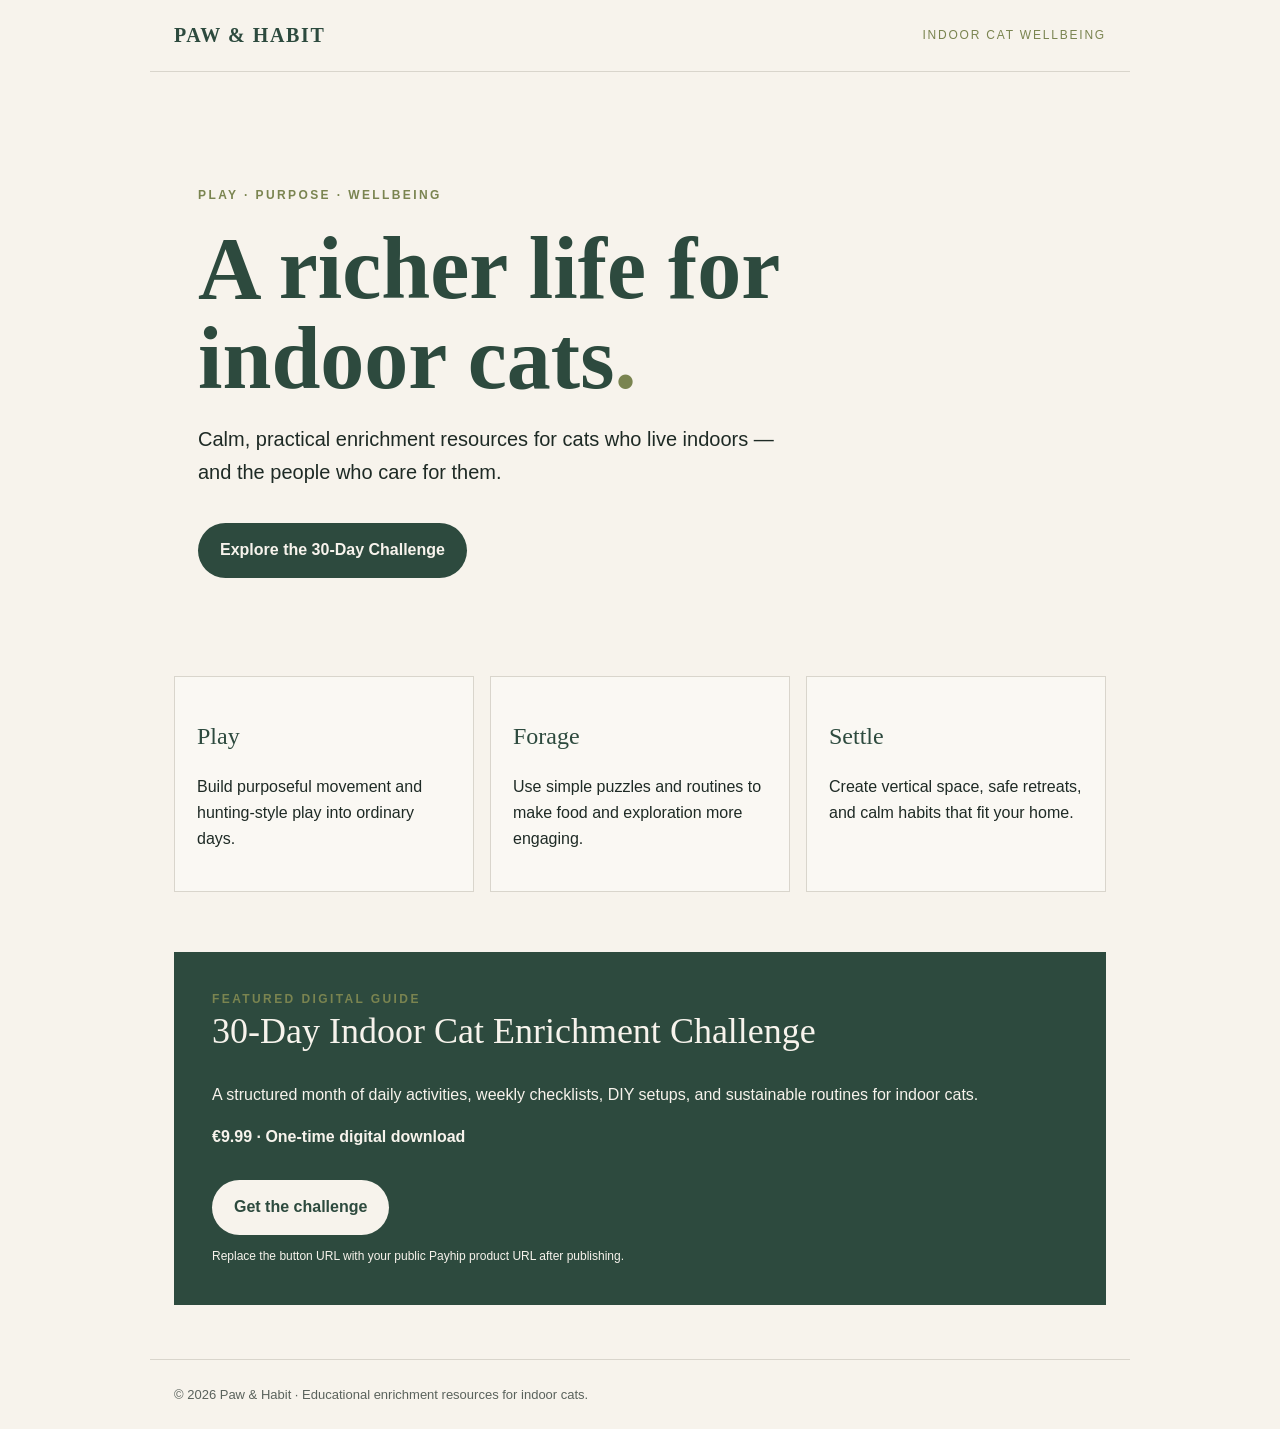
==== index.html @ 17861f61 "Add files via upload" ====
<!doctype html>
<html lang="en"><head><meta charset="utf-8"><meta name="viewport" content="width=device-width,initial-scale=1"><title>Paw & Habit — Indoor Cat Enrichment</title><meta name="description" content="Calm, practical enrichment for indoor cats."><style>
:root{--cream:#f7f3ec;--forest:#2d4a3e;--olive:#7a8450;--ink:#1e2a25;--line:#d9d5cc}*{box-sizing:border-box}body{margin:0;background:var(--cream);color:var(--ink);font:16px/1.65 Arial,sans-serif}header,main,footer{max-width:980px;margin:auto;padding:24px}header{display:flex;justify-content:space-between;align-items:center;border-bottom:1px solid var(--line)}.brand{color:var(--forest);font:700 20px Georgia,serif;letter-spacing:.08em}.tag{color:var(--olive);font-size:12px;letter-spacing:.15em;text-transform:uppercase}.hero{padding:90px 24px 70px}.eyebrow{color:var(--olive);font-size:12px;font-weight:bold;letter-spacing:.2em;text-transform:uppercase}.hero h1{max-width:780px;margin:18px 0;font:600 clamp(44px,8vw,88px)/1.02 Georgia,serif;color:var(--forest)}.hero h1 span{color:var(--olive)}.hero p{max-width:610px;font-size:20px}.button{display:inline-block;background:var(--forest);color:var(--cream);padding:14px 22px;border-radius:999px;text-decoration:none;font-weight:bold;margin-top:14px}.button:hover{background:var(--olive)}.grid{display:grid;grid-template-columns:repeat(3,1fr);gap:16px;margin:28px 0 60px}.card{border:1px solid var(--line);padding:22px;background:#faf8f3}.card h3{font:24px Georgia,serif;color:var(--forest)}.product{background:var(--forest);color:var(--cream);padding:38px;margin:30px 0}.product h2{font:36px Georgia,serif;margin-top:0}.product .button{background:var(--cream);color:var(--forest)}footer{border-top:1px solid var(--line);font-size:13px;color:#5a625c}@media(max-width:650px){header{display:block}.tag{margin-top:6px}.hero{padding-top:60px}.grid{grid-template-columns:1fr}.product h2{font-size:30px}}
</style></head><body>
<header><div class="brand">PAW &amp; HABIT</div><div class="tag">Indoor cat wellbeing</div></header>
<main><section class="hero"><div class="eyebrow">Play · Purpose · Wellbeing</div><h1>A richer life for indoor cats<span>.</span></h1><p>Calm, practical enrichment resources for cats who live indoors — and the people who care for them.</p><a class="button" href="#challenge">Explore the 30-Day Challenge</a></section>
<section class="grid"><article class="card"><h3>Play</h3><p>Build purposeful movement and hunting-style play into ordinary days.</p></article><article class="card"><h3>Forage</h3><p>Use simple puzzles and routines to make food and exploration more engaging.</p></article><article class="card"><h3>Settle</h3><p>Create vertical space, safe retreats, and calm habits that fit your home.</p></article></section>
<section id="challenge" class="product"><div class="eyebrow">Featured digital guide</div><h2>30-Day Indoor Cat Enrichment Challenge</h2><p>A structured month of daily activities, weekly checklists, DIY setups, and sustainable routines for indoor cats.</p><p><strong>€9.99 · One-time digital download</strong></p><a class="button" href="PASTE_PAYHIP_PRODUCT_URL_HERE">Get the challenge</a><p style="font-size:12px;margin-bottom:0">Replace the button URL with your public Payhip product URL after publishing.</p></section></main>
<footer>© 2026 Paw &amp; Habit · Educational enrichment resources for indoor cats.</footer>
</body></html>
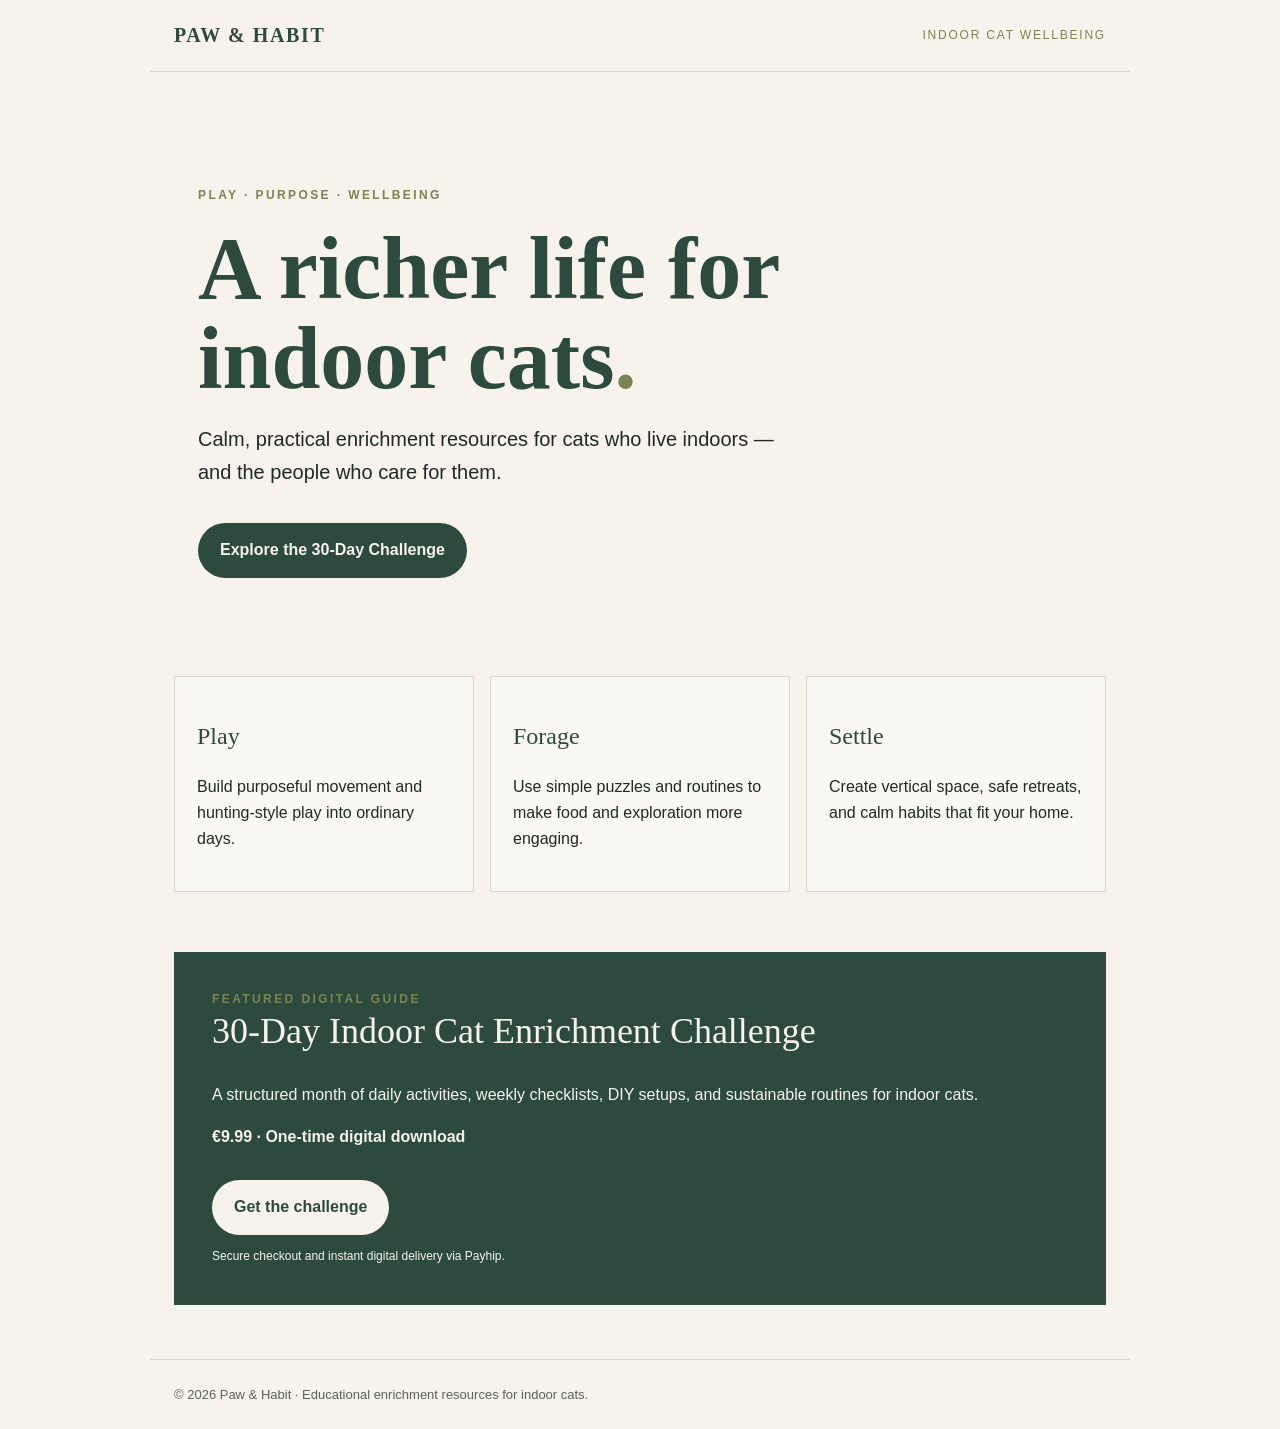
==== commit cc130511: "Add files via upload" ====
--- a/index.html
+++ b/index.html
@@ -5,6 +5,6 @@
 <header><div class="brand">PAW &amp; HABIT</div><div class="tag">Indoor cat wellbeing</div></header>
 <main><section class="hero"><div class="eyebrow">Play · Purpose · Wellbeing</div><h1>A richer life for indoor cats<span>.</span></h1><p>Calm, practical enrichment resources for cats who live indoors — and the people who care for them.</p><a class="button" href="#challenge">Explore the 30-Day Challenge</a></section>
 <section class="grid"><article class="card"><h3>Play</h3><p>Build purposeful movement and hunting-style play into ordinary days.</p></article><article class="card"><h3>Forage</h3><p>Use simple puzzles and routines to make food and exploration more engaging.</p></article><article class="card"><h3>Settle</h3><p>Create vertical space, safe retreats, and calm habits that fit your home.</p></article></section>
-<section id="challenge" class="product"><div class="eyebrow">Featured digital guide</div><h2>30-Day Indoor Cat Enrichment Challenge</h2><p>A structured month of daily activities, weekly checklists, DIY setups, and sustainable routines for indoor cats.</p><p><strong>€9.99 · One-time digital download</strong></p><a class="button" href="PASTE_PAYHIP_PRODUCT_URL_HERE">Get the challenge</a><p style="font-size:12px;margin-bottom:0">Replace the button URL with your public Payhip product URL after publishing.</p></section></main>
+<section id="challenge" class="product"><div class="eyebrow">Featured digital guide</div><h2>30-Day Indoor Cat Enrichment Challenge</h2><p>A structured month of daily activities, weekly checklists, DIY setups, and sustainable routines for indoor cats.</p><p><strong>€9.99 · One-time digital download</strong></p><a class="button" href="https://payhip.com/PawHabit">Get the challenge</a><p style="font-size:12px;margin-bottom:0">Secure checkout and instant digital delivery via Payhip.</p></section></main>
 <footer>© 2026 Paw &amp; Habit · Educational enrichment resources for indoor cats.</footer>
 </body></html>
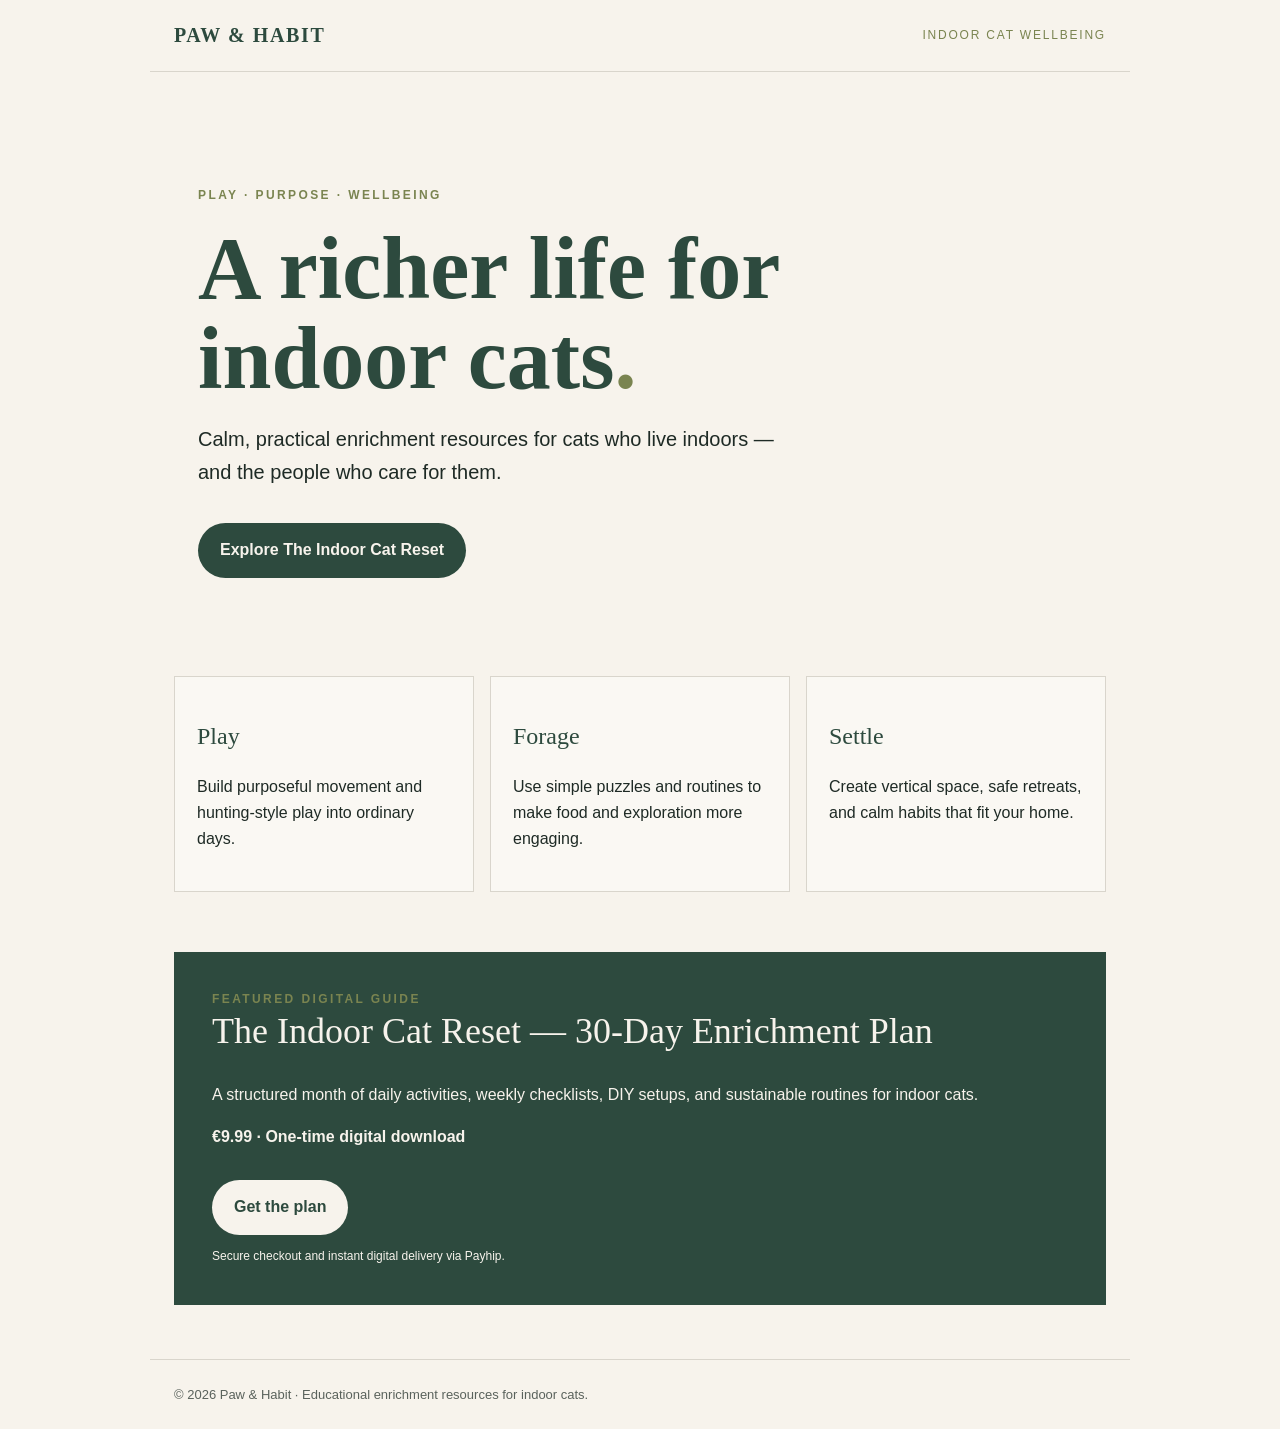
==== commit f84dcc88: "Add files via upload" ====
--- a/index.html
+++ b/index.html
@@ -3,8 +3,8 @@
 :root{--cream:#f7f3ec;--forest:#2d4a3e;--olive:#7a8450;--ink:#1e2a25;--line:#d9d5cc}*{box-sizing:border-box}body{margin:0;background:var(--cream);color:var(--ink);font:16px/1.65 Arial,sans-serif}header,main,footer{max-width:980px;margin:auto;padding:24px}header{display:flex;justify-content:space-between;align-items:center;border-bottom:1px solid var(--line)}.brand{color:var(--forest);font:700 20px Georgia,serif;letter-spacing:.08em}.tag{color:var(--olive);font-size:12px;letter-spacing:.15em;text-transform:uppercase}.hero{padding:90px 24px 70px}.eyebrow{color:var(--olive);font-size:12px;font-weight:bold;letter-spacing:.2em;text-transform:uppercase}.hero h1{max-width:780px;margin:18px 0;font:600 clamp(44px,8vw,88px)/1.02 Georgia,serif;color:var(--forest)}.hero h1 span{color:var(--olive)}.hero p{max-width:610px;font-size:20px}.button{display:inline-block;background:var(--forest);color:var(--cream);padding:14px 22px;border-radius:999px;text-decoration:none;font-weight:bold;margin-top:14px}.button:hover{background:var(--olive)}.grid{display:grid;grid-template-columns:repeat(3,1fr);gap:16px;margin:28px 0 60px}.card{border:1px solid var(--line);padding:22px;background:#faf8f3}.card h3{font:24px Georgia,serif;color:var(--forest)}.product{background:var(--forest);color:var(--cream);padding:38px;margin:30px 0}.product h2{font:36px Georgia,serif;margin-top:0}.product .button{background:var(--cream);color:var(--forest)}footer{border-top:1px solid var(--line);font-size:13px;color:#5a625c}@media(max-width:650px){header{display:block}.tag{margin-top:6px}.hero{padding-top:60px}.grid{grid-template-columns:1fr}.product h2{font-size:30px}}
 </style></head><body>
 <header><div class="brand">PAW &amp; HABIT</div><div class="tag">Indoor cat wellbeing</div></header>
-<main><section class="hero"><div class="eyebrow">Play · Purpose · Wellbeing</div><h1>A richer life for indoor cats<span>.</span></h1><p>Calm, practical enrichment resources for cats who live indoors — and the people who care for them.</p><a class="button" href="#challenge">Explore the 30-Day Challenge</a></section>
+<main><section class="hero"><div class="eyebrow">Play · Purpose · Wellbeing</div><h1>A richer life for indoor cats<span>.</span></h1><p>Calm, practical enrichment resources for cats who live indoors — and the people who care for them.</p><a class="button" href="#challenge">Explore The Indoor Cat Reset</a></section>
 <section class="grid"><article class="card"><h3>Play</h3><p>Build purposeful movement and hunting-style play into ordinary days.</p></article><article class="card"><h3>Forage</h3><p>Use simple puzzles and routines to make food and exploration more engaging.</p></article><article class="card"><h3>Settle</h3><p>Create vertical space, safe retreats, and calm habits that fit your home.</p></article></section>
-<section id="challenge" class="product"><div class="eyebrow">Featured digital guide</div><h2>30-Day Indoor Cat Enrichment Challenge</h2><p>A structured month of daily activities, weekly checklists, DIY setups, and sustainable routines for indoor cats.</p><p><strong>€9.99 · One-time digital download</strong></p><a class="button" href="https://payhip.com/PawHabit">Get the challenge</a><p style="font-size:12px;margin-bottom:0">Secure checkout and instant digital delivery via Payhip.</p></section></main>
+<section id="challenge" class="product"><div class="eyebrow">Featured digital guide</div><h2>The Indoor Cat Reset — 30-Day Enrichment Plan</h2><p>A structured month of daily activities, weekly checklists, DIY setups, and sustainable routines for indoor cats.</p><p><strong>€9.99 · One-time digital download</strong></p><a class="button" href="https://payhip.com/b/gD8AM">Get the plan</a><p style="font-size:12px;margin-bottom:0">Secure checkout and instant digital delivery via Payhip.</p></section></main>
 <footer>© 2026 Paw &amp; Habit · Educational enrichment resources for indoor cats.</footer>
 </body></html>
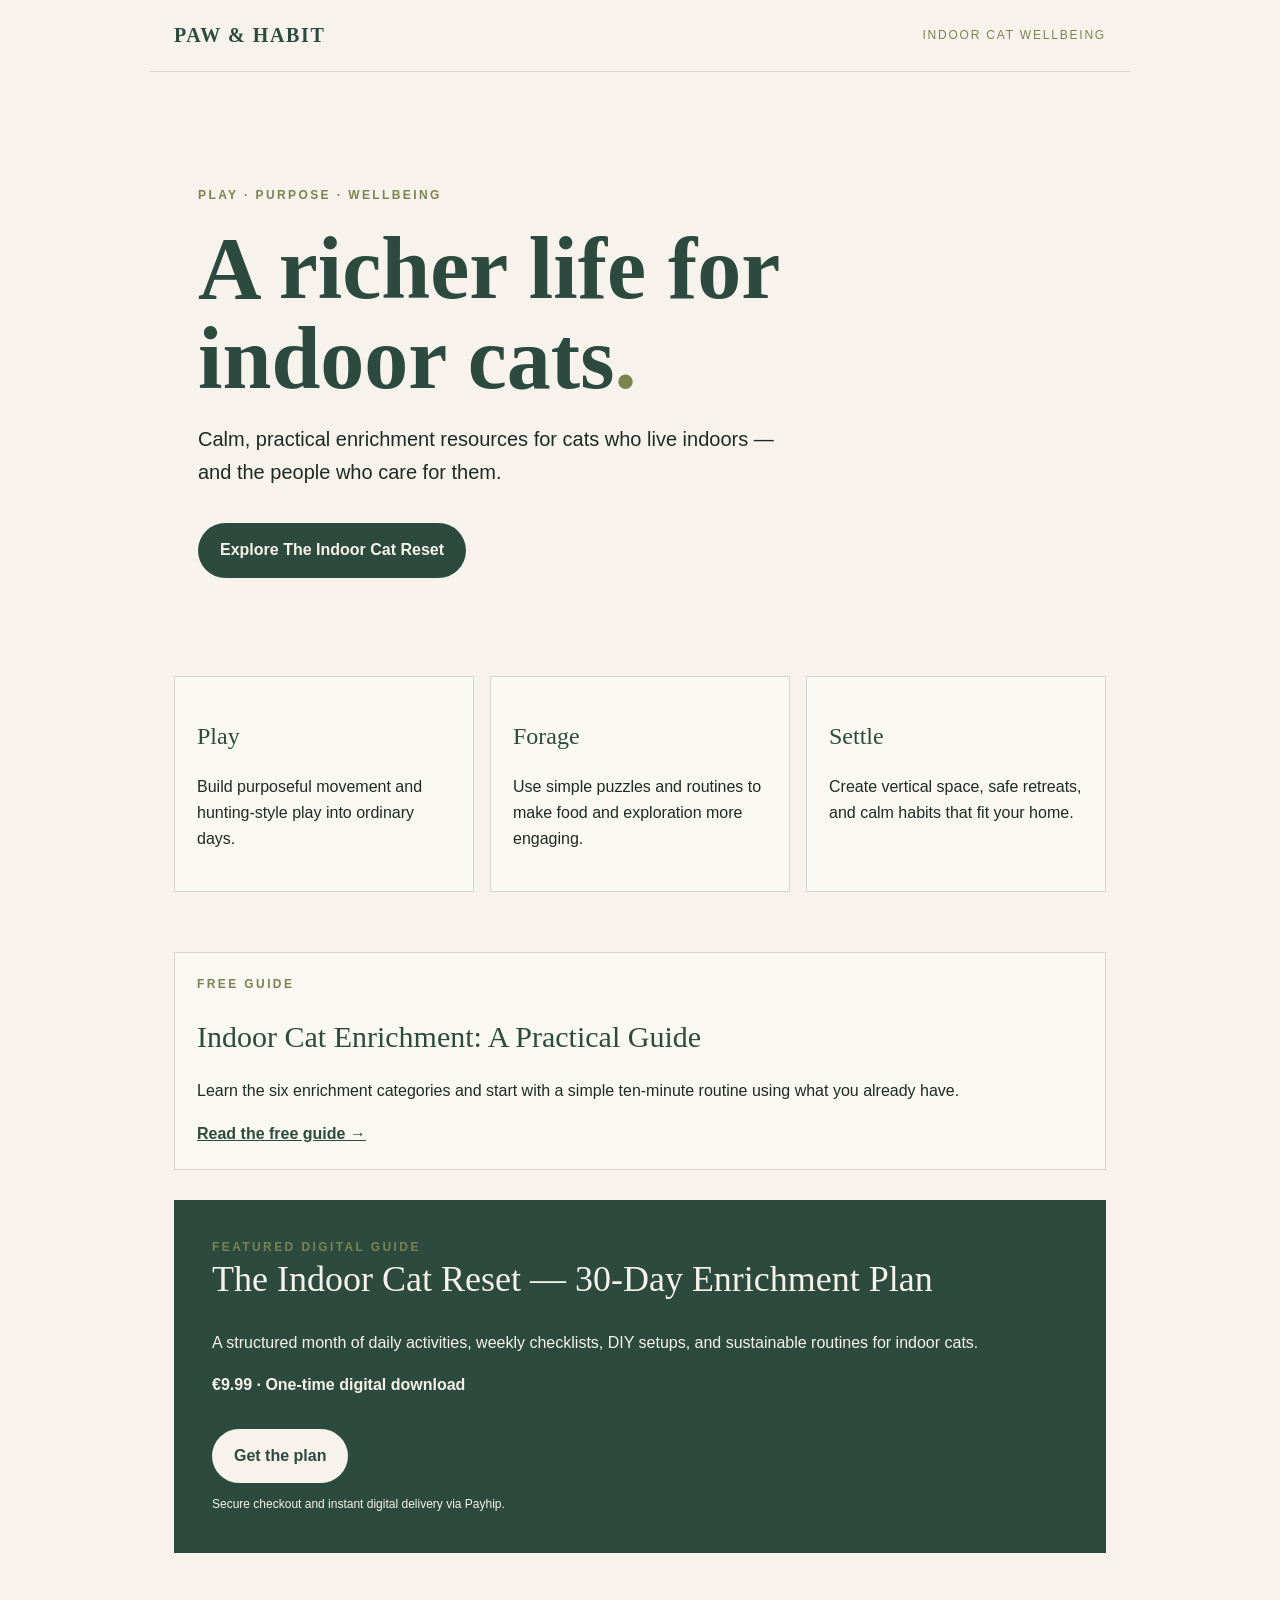
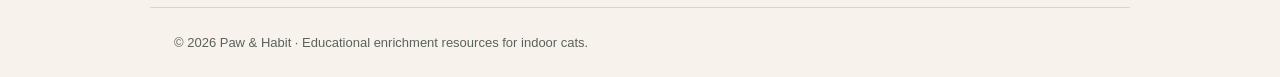
==== commit 780b9334: "Add files via upload" ====
--- a/index.html
+++ b/index.html
@@ -5,6 +5,7 @@
 <header><div class="brand">PAW &amp; HABIT</div><div class="tag">Indoor cat wellbeing</div></header>
 <main><section class="hero"><div class="eyebrow">Play · Purpose · Wellbeing</div><h1>A richer life for indoor cats<span>.</span></h1><p>Calm, practical enrichment resources for cats who live indoors — and the people who care for them.</p><a class="button" href="#challenge">Explore The Indoor Cat Reset</a></section>
 <section class="grid"><article class="card"><h3>Play</h3><p>Build purposeful movement and hunting-style play into ordinary days.</p></article><article class="card"><h3>Forage</h3><p>Use simple puzzles and routines to make food and exploration more engaging.</p></article><article class="card"><h3>Settle</h3><p>Create vertical space, safe retreats, and calm habits that fit your home.</p></article></section>
+<section class="card" style="margin-bottom:30px"><div class="eyebrow">Free guide</div><h2 style="font:30px Georgia,serif;color:var(--forest)">Indoor Cat Enrichment: A Practical Guide</h2><p>Learn the six enrichment categories and start with a simple ten-minute routine using what you already have.</p><a href="indoor-cat-enrichment-guide.html" style="color:var(--forest);font-weight:bold">Read the free guide →</a></section>
 <section id="challenge" class="product"><div class="eyebrow">Featured digital guide</div><h2>The Indoor Cat Reset — 30-Day Enrichment Plan</h2><p>A structured month of daily activities, weekly checklists, DIY setups, and sustainable routines for indoor cats.</p><p><strong>€9.99 · One-time digital download</strong></p><a class="button" href="https://payhip.com/b/gD8AM">Get the plan</a><p style="font-size:12px;margin-bottom:0">Secure checkout and instant digital delivery via Payhip.</p></section></main>
 <footer>© 2026 Paw &amp; Habit · Educational enrichment resources for indoor cats.</footer>
 </body></html>
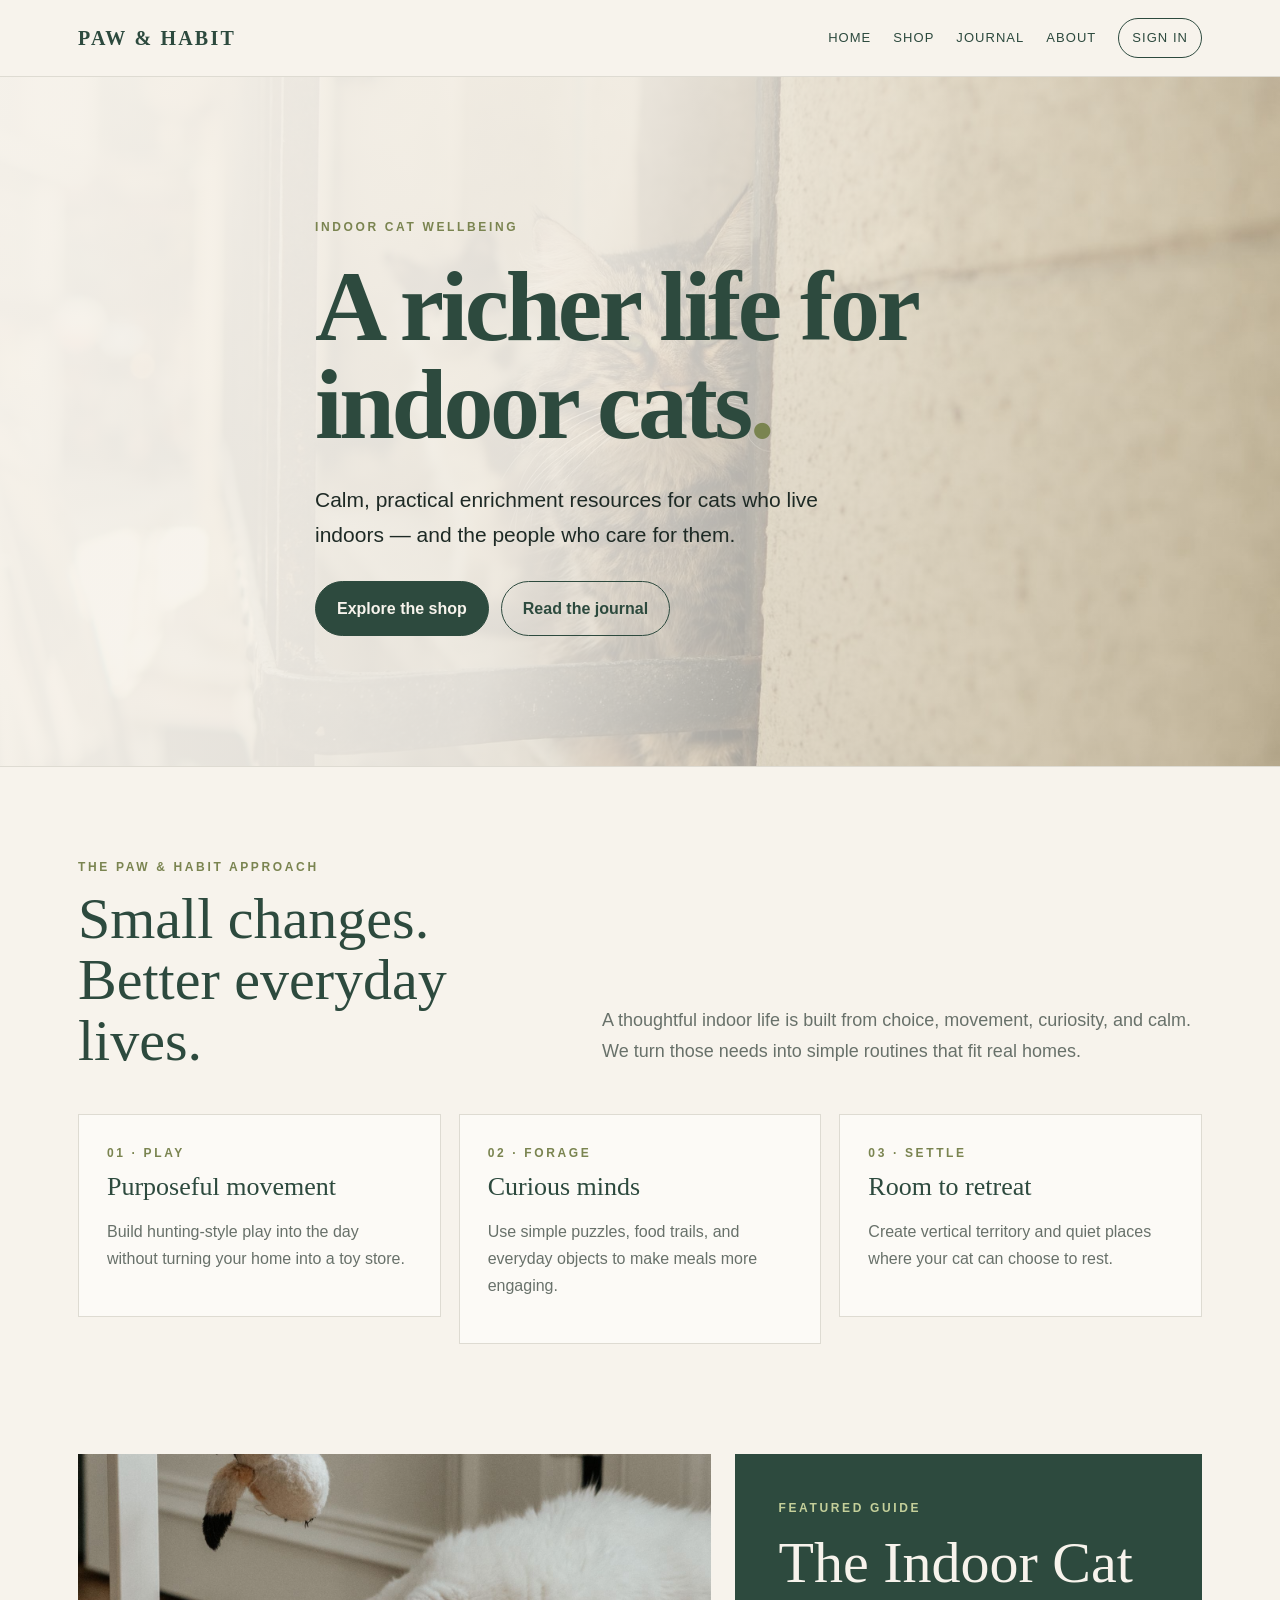
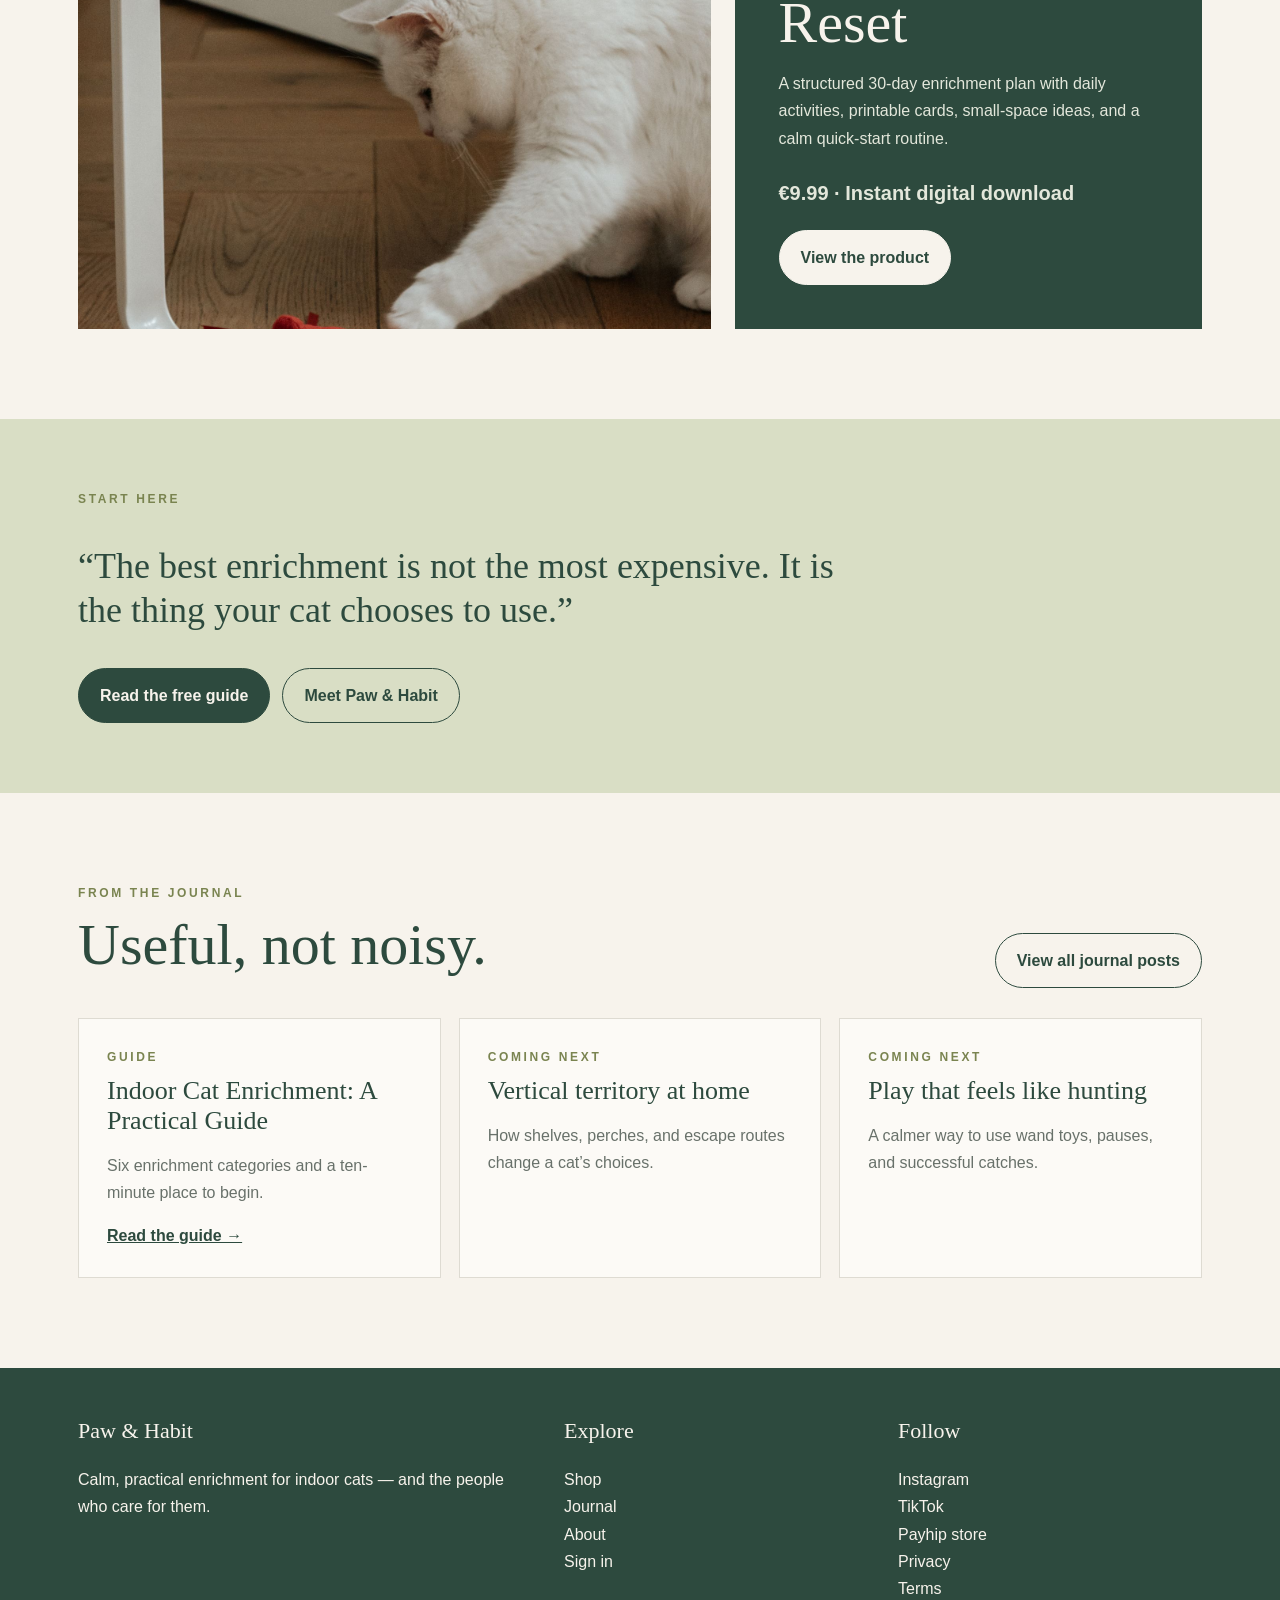
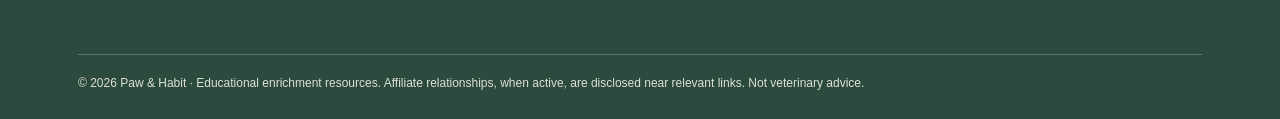
==== commit 6e3ce693: "Add files via upload" ====
--- a/index.html
+++ b/index.html
@@ -1,11 +1 @@
-<!doctype html>
-<html lang="en"><head><meta charset="utf-8"><meta name="viewport" content="width=device-width,initial-scale=1"><title>Paw & Habit — Indoor Cat Enrichment</title><meta name="description" content="Calm, practical enrichment for indoor cats."><style>
-:root{--cream:#f7f3ec;--forest:#2d4a3e;--olive:#7a8450;--ink:#1e2a25;--line:#d9d5cc}*{box-sizing:border-box}body{margin:0;background:var(--cream);color:var(--ink);font:16px/1.65 Arial,sans-serif}header,main,footer{max-width:980px;margin:auto;padding:24px}header{display:flex;justify-content:space-between;align-items:center;border-bottom:1px solid var(--line)}.brand{color:var(--forest);font:700 20px Georgia,serif;letter-spacing:.08em}.tag{color:var(--olive);font-size:12px;letter-spacing:.15em;text-transform:uppercase}.hero{padding:90px 24px 70px}.eyebrow{color:var(--olive);font-size:12px;font-weight:bold;letter-spacing:.2em;text-transform:uppercase}.hero h1{max-width:780px;margin:18px 0;font:600 clamp(44px,8vw,88px)/1.02 Georgia,serif;color:var(--forest)}.hero h1 span{color:var(--olive)}.hero p{max-width:610px;font-size:20px}.button{display:inline-block;background:var(--forest);color:var(--cream);padding:14px 22px;border-radius:999px;text-decoration:none;font-weight:bold;margin-top:14px}.button:hover{background:var(--olive)}.grid{display:grid;grid-template-columns:repeat(3,1fr);gap:16px;margin:28px 0 60px}.card{border:1px solid var(--line);padding:22px;background:#faf8f3}.card h3{font:24px Georgia,serif;color:var(--forest)}.product{background:var(--forest);color:var(--cream);padding:38px;margin:30px 0}.product h2{font:36px Georgia,serif;margin-top:0}.product .button{background:var(--cream);color:var(--forest)}footer{border-top:1px solid var(--line);font-size:13px;color:#5a625c}@media(max-width:650px){header{display:block}.tag{margin-top:6px}.hero{padding-top:60px}.grid{grid-template-columns:1fr}.product h2{font-size:30px}}
-</style></head><body>
-<header><div class="brand">PAW &amp; HABIT</div><div class="tag">Indoor cat wellbeing</div></header>
-<main><section class="hero"><div class="eyebrow">Play · Purpose · Wellbeing</div><h1>A richer life for indoor cats<span>.</span></h1><p>Calm, practical enrichment resources for cats who live indoors — and the people who care for them.</p><a class="button" href="#challenge">Explore The Indoor Cat Reset</a></section>
-<section class="grid"><article class="card"><h3>Play</h3><p>Build purposeful movement and hunting-style play into ordinary days.</p></article><article class="card"><h3>Forage</h3><p>Use simple puzzles and routines to make food and exploration more engaging.</p></article><article class="card"><h3>Settle</h3><p>Create vertical space, safe retreats, and calm habits that fit your home.</p></article></section>
-<section class="card" style="margin-bottom:30px"><div class="eyebrow">Free guide</div><h2 style="font:30px Georgia,serif;color:var(--forest)">Indoor Cat Enrichment: A Practical Guide</h2><p>Learn the six enrichment categories and start with a simple ten-minute routine using what you already have.</p><a href="indoor-cat-enrichment-guide.html" style="color:var(--forest);font-weight:bold">Read the free guide →</a></section>
-<section id="challenge" class="product"><div class="eyebrow">Featured digital guide</div><h2>The Indoor Cat Reset — 30-Day Enrichment Plan</h2><p>A structured month of daily activities, weekly checklists, DIY setups, and sustainable routines for indoor cats.</p><p><strong>€9.99 · One-time digital download</strong></p><a class="button" href="https://payhip.com/b/gD8AM">Get the plan</a><p style="font-size:12px;margin-bottom:0">Secure checkout and instant digital delivery via Payhip.</p></section></main>
-<footer>© 2026 Paw &amp; Habit · Educational enrichment resources for indoor cats.</footer>
-</body></html>
+<!doctype html><html lang="en"><head><meta charset="utf-8"><meta name="viewport" content="width=device-width,initial-scale=1"><title>Paw &amp; Habit — Better habits for happier indoor cats</title><meta name="description" content="Thoughtful enrichment, practical routines, and useful resources for indoor cats."><link rel="stylesheet" href="styles.css"></head><body><div id="site-header"></div><main><section class="hero"><div class="container"><div class="hero-inner"><div class="eyebrow">Indoor cat wellbeing</div><h1>A richer life for indoor cats<span>.</span></h1><p class="hero-lede">Calm, practical enrichment resources for cats who live indoors — and the people who care for them.</p><div class="actions"><a class="button" href="shop.html">Explore the shop</a><a class="button alt" href="journal.html">Read the journal</a></div></div></div></section><section class="section"><div class="container"><div class="section-head"><div><div class="eyebrow">The Paw &amp; Habit approach</div><h2>Small changes.<br>Better everyday lives.</h2></div><p class="section-intro">A thoughtful indoor life is built from choice, movement, curiosity, and calm. We turn those needs into simple routines that fit real homes.</p></div><div class="cards"><a class="card-link" href="journal.html"><article class="card"><div class="eyebrow">01 · Play</div><h3>Purposeful movement</h3><p>Build hunting-style play into the day without turning your home into a toy store.</p></article></a><a class="card-link" href="journal.html"><article class="card"><div class="eyebrow">02 · Forage</div><h3>Curious minds</h3><p>Use simple puzzles, food trails, and everyday objects to make meals more engaging.</p></article></a><a class="card-link" href="journal.html"><article class="card"><div class="eyebrow">03 · Settle</div><h3>Room to retreat</h3><p>Create vertical territory and quiet places where your cat can choose to rest.</p></article></a></div></div></section><section class="section" style="padding-top:20px"><div class="container"><div class="feature-grid"><div class="feature-image" role="img" aria-label="Cat playing indoors"></div><div class="feature-copy"><div class="eyebrow" style="color:#c4cf9a">Featured guide</div><h2>The Indoor Cat Reset</h2><p>A structured 30-day enrichment plan with daily activities, printable cards, small-space ideas, and a calm quick-start routine.</p><p class="price">€9.99 · Instant digital download</p><a class="button light" href="https://payhip.com/b/gD8AM">View the product</a></div></div></div></section><section class="band"><div class="container"><div class="eyebrow">Start here</div><p class="quote">“The best enrichment is not the most expensive. It is the thing your cat chooses to use.”</p><div class="actions"><a class="button" href="indoor-cat-enrichment-guide.html">Read the free guide</a><a class="button alt" href="about.html">Meet Paw &amp; Habit</a></div></div></section><section class="section"><div class="container"><div class="section-head"><div><div class="eyebrow">From the journal</div><h2>Useful, not noisy.</h2></div><a class="button alt" href="journal.html">View all journal posts</a></div><div class="cards"><article class="card"><div class="eyebrow">Guide</div><h3>Indoor Cat Enrichment: A Practical Guide</h3><p>Six enrichment categories and a ten-minute place to begin.</p><a href="indoor-cat-enrichment-guide.html" style="color:var(--forest);font-weight:bold">Read the guide →</a></article><article class="card"><div class="eyebrow">Coming next</div><h3>Vertical territory at home</h3><p>How shelves, perches, and escape routes change a cat’s choices.</p></article><article class="card"><div class="eyebrow">Coming next</div><h3>Play that feels like hunting</h3><p>A calmer way to use wand toys, pauses, and successful catches.</p></article></div></div></section></main><div id="site-footer"></div><script src="site.js"></script></body></html>
--- a/styles.css
+++ b/styles.css
@@ -0,0 +1 @@
+:root{--cream:#f7f3ec;--paper:#fcfaf6;--forest:#2d4a3e;--olive:#7a8450;--sage:#d9dec5;--ink:#1e2a25;--muted:#68716a;--line:#dedbd2;--serif:Georgia,'Times New Roman',serif;--sans:Arial,sans-serif}*{box-sizing:border-box}html{scroll-behavior:smooth}body{margin:0;background:var(--cream);color:var(--ink);font:16px/1.7 var(--sans)}a{color:inherit}.site-header{position:sticky;top:0;z-index:10;background:rgba(247,243,236,.94);backdrop-filter:blur(12px);border-bottom:1px solid var(--line)}.nav{max-width:1180px;margin:auto;padding:18px 28px;display:flex;align-items:center;justify-content:space-between;gap:24px}.wordmark{font:700 20px var(--serif);letter-spacing:.11em;color:var(--forest);text-decoration:none;white-space:nowrap}.nav-links{display:flex;align-items:center;gap:22px;font-size:13px;letter-spacing:.08em;text-transform:uppercase}.nav-links a{text-decoration:none;color:var(--forest)}.nav-links a:hover{color:var(--olive)}.nav-cta{border:1px solid var(--forest);padding:8px 13px;border-radius:999px}.menu-toggle{display:none;background:none;border:0;color:var(--forest);font-size:24px}.container{max-width:1180px;margin:auto;padding:0 28px}.eyebrow{color:var(--olive);font-size:12px;font-weight:bold;letter-spacing:.22em;text-transform:uppercase}.hero{min-height:690px;padding:100px 0 90px;display:flex;align-items:center;background:linear-gradient(105deg,rgba(247,243,236,.98) 0%,rgba(247,243,236,.9) 44%,rgba(247,243,236,.22) 100%),url('cat-window-pexels.jpeg') center/cover;border-bottom:1px solid var(--line)}.hero-inner{max-width:650px}.hero h1{font:600 clamp(50px,8vw,100px)/.98 var(--serif);letter-spacing:-.035em;color:var(--forest);margin:20px 0 28px}.hero h1 span{color:var(--olive)}.hero-lede{font-size:21px;max-width:560px}.actions{display:flex;flex-wrap:wrap;gap:12px;margin-top:28px}.button{display:inline-block;padding:13px 21px;border-radius:999px;background:var(--forest);color:var(--cream);font-weight:bold;text-decoration:none;border:1px solid var(--forest);cursor:pointer}.button:hover{background:var(--olive);border-color:var(--olive)}.button.alt{background:transparent;color:var(--forest)}.button.light{background:var(--cream);color:var(--forest);border-color:var(--cream)}.section{padding:90px 0}.section-head{display:flex;justify-content:space-between;gap:30px;align-items:end;margin-bottom:30px}.section h2{font:500 clamp(34px,5vw,58px)/1.05 var(--serif);color:var(--forest);margin:12px 0}.section-intro{max-width:600px;color:var(--muted);font-size:18px}.cards{display:grid;grid-template-columns:repeat(3,1fr);gap:18px}.card{background:var(--paper);border:1px solid var(--line);padding:28px}.card h3{font:26px var(--serif);color:var(--forest);margin:8px 0}.card p{color:var(--muted)}.card-link{text-decoration:none}.card-link:hover .card{border-color:var(--olive);transform:translateY(-2px);transition:.2s}.feature-grid{display:grid;grid-template-columns:1.15fr .85fr;gap:24px;align-items:stretch}.feature-image{min-height:440px;background:url('cat-play.jpeg') center/cover}.feature-copy{background:var(--forest);color:var(--cream);padding:44px}.feature-copy h2{color:var(--cream);margin-top:14px}.feature-copy p{color:#e3e7db}.price{font-size:20px;font-weight:bold;margin-top:24px}.number-list{counter-reset:item;display:grid;gap:16px}.number-item{display:grid;grid-template-columns:55px 1fr;gap:18px;align-items:start}.number-item:before{counter-increment:item;content:counter(item,decimal-leading-zero);font:28px var(--serif);color:var(--olive)}.number-item h3{margin:0;font:24px var(--serif);color:var(--forest)}.band{background:var(--sage);padding:70px 0}.quote{font:36px/1.2 var(--serif);color:var(--forest);max-width:760px}.page-hero{padding:90px 0 70px;background:linear-gradient(135deg,#f7f3ec,#e6ead8);border-bottom:1px solid var(--line)}.page-hero h1{font:600 clamp(48px,8vw,90px)/1 var(--serif);color:var(--forest);margin:18px 0}.shop-grid{display:grid;grid-template-columns:repeat(2,1fr);gap:24px}.product-card{background:var(--paper);border:1px solid var(--line);padding:0 0 26px;overflow:hidden}.product-art{height:250px;background:linear-gradient(135deg,var(--forest),#56745e);display:flex;align-items:center;justify-content:center;color:var(--cream);text-align:center;padding:25px}.product-art span{font:34px var(--serif)}.product-info{padding:25px}.product-info h2{font:30px var(--serif);color:var(--forest);margin:0 0 10px}.product-price{font-weight:bold;color:var(--olive);font-size:18px}.article-grid{display:grid;grid-template-columns:repeat(3,1fr);gap:18px}.article-card{background:var(--paper);border:1px solid var(--line);padding:26px}.article-card h3{font:25px var(--serif);color:var(--forest)}.article-label{font-size:11px;letter-spacing:.16em;text-transform:uppercase;color:var(--olive);font-weight:bold}.about-grid{display:grid;grid-template-columns:.8fr 1.2fr;gap:60px}.about-mark{min-height:380px;background:linear-gradient(145deg,var(--forest),#627954);display:flex;align-items:center;justify-content:center;color:var(--cream);font:42px var(--serif);text-align:center;padding:30px}.prose{max-width:720px}.prose h2{font:34px var(--serif);color:var(--forest)}.prose p{font-size:18px}.faq{max-width:800px}.faq details{border-top:1px solid var(--line);padding:18px 0}.faq summary{cursor:pointer;font-weight:bold;color:var(--forest)}.auth-shell{min-height:680px;display:grid;place-items:center;padding:70px 0}.auth-card{max-width:460px;width:100%;background:var(--paper);border:1px solid var(--line);padding:36px}.auth-card h1{font:38px var(--serif);color:var(--forest);margin-top:0}.field{display:grid;gap:6px;margin:16px 0}.field label{font-size:13px;font-weight:bold;color:var(--forest)}.field input{padding:13px;border:1px solid #bfc4bb;background:white;font:16px var(--sans)}.social-auth{display:grid;gap:10px;margin:18px 0}.social-button{width:100%;background:white;border:1px solid var(--line);padding:12px;cursor:pointer;font-weight:bold;color:var(--ink)}.divider{display:flex;align-items:center;gap:12px;color:var(--muted);font-size:13px}.divider:before,.divider:after{content:'';height:1px;background:var(--line);flex:1}.small{font-size:13px;color:var(--muted)}.status{padding:10px;background:#eef2e7;color:var(--forest);font-size:14px;margin-top:14px}.site-footer{background:var(--forest);color:var(--cream);padding:50px 0 25px}.footer-grid{display:grid;grid-template-columns:1.2fr .8fr .8fr;gap:30px}.site-footer h3{font:22px var(--serif);margin-top:0}.site-footer a{color:var(--cream);text-decoration:none}.site-footer a:hover{color:#c4cf9a}.footer-bottom{border-top:1px solid rgba(247,243,236,.25);margin-top:36px;padding-top:18px;font-size:12px;color:#dbe2d4}.hidden{display:none!important}@media(max-width:760px){.nav{padding:15px 20px}.menu-toggle{display:block}.nav-links{display:none;position:absolute;left:0;right:0;top:64px;background:var(--cream);padding:20px;flex-direction:column;align-items:flex-start;border-bottom:1px solid var(--line)}.nav-links.open{display:flex}.container{padding:0 20px}.hero{min-height:680px;padding:70px 0;background:linear-gradient(180deg,rgba(247,243,236,.96) 0%,rgba(247,243,236,.72) 52%,rgba(247,243,236,.16) 100%),url('cat-window-pexels.jpeg') 62% center/cover}.hero h1{font-size:57px}.hero-lede{font-size:18px}.section{padding:65px 0}.section-head{display:block}.cards,.shop-grid,.article-grid,.feature-grid,.about-grid{grid-template-columns:1fr}.feature-image{min-height:300px}.feature-copy{padding:28px}.quote{font-size:28px}.footer-grid{grid-template-columns:1fr}.page-hero{padding:65px 0 50px}.page-hero h1{font-size:57px}.auth-card{padding:26px}}
